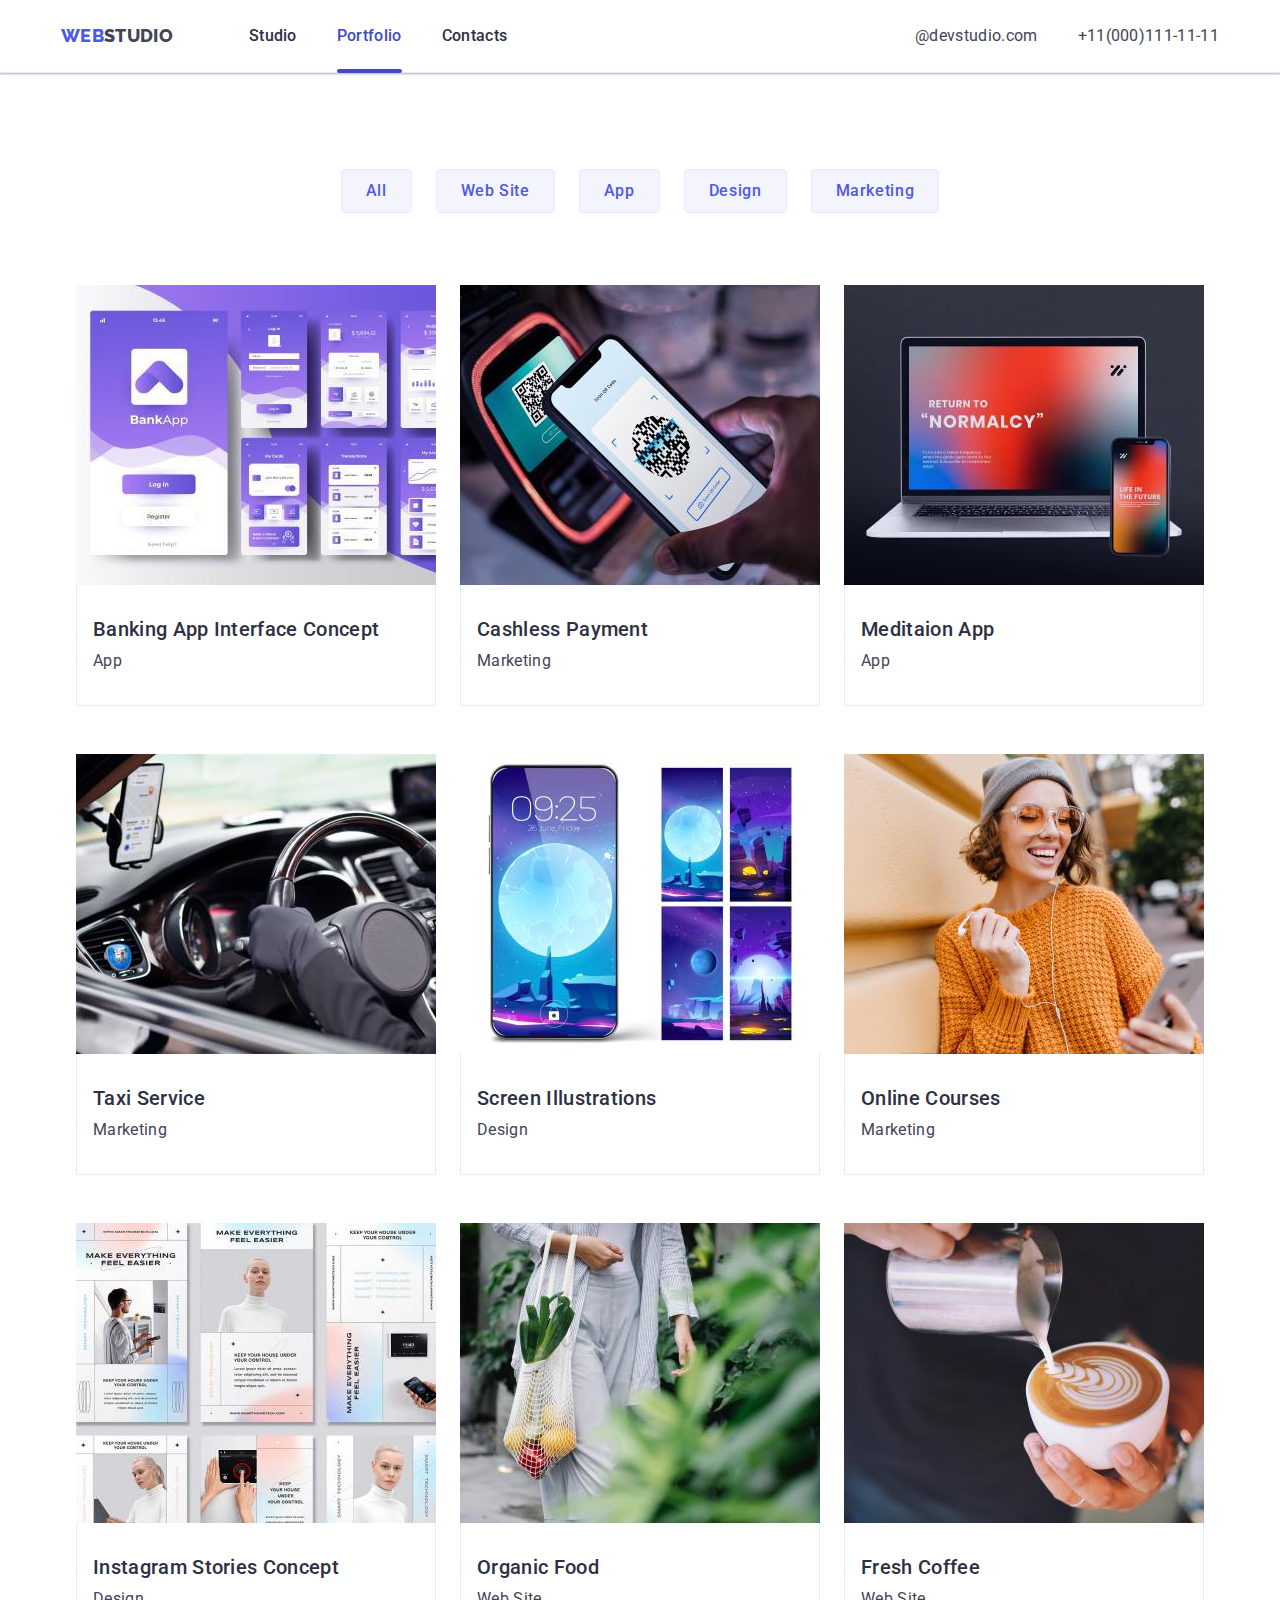
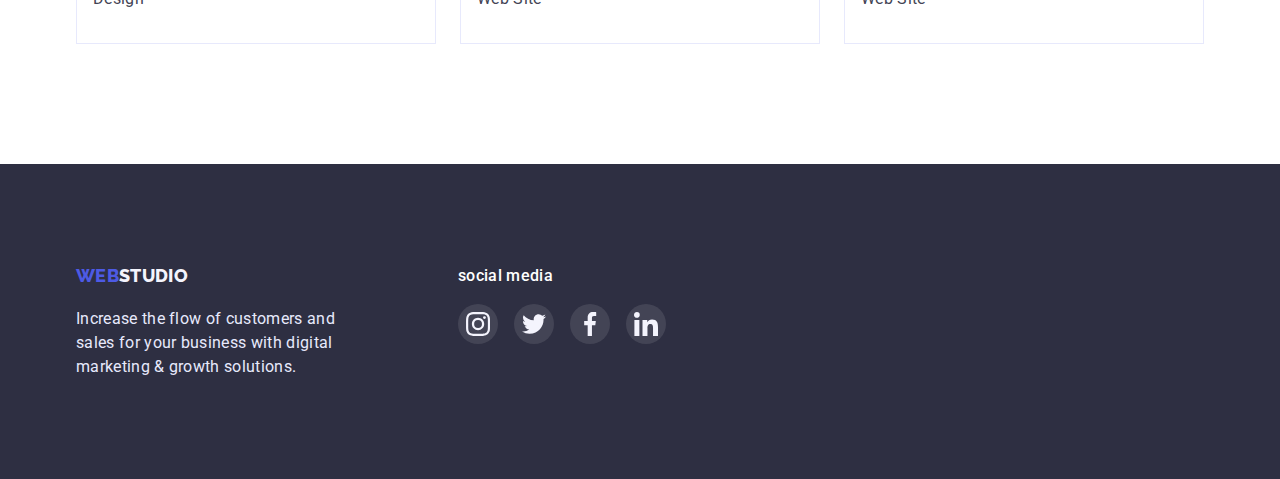
==== portfolio.html @ 03b1467c "load main" ====
<!DOCTYPE html>
<html lang="en">
  <head>
    <meta charset="UTF-8" />
    <meta http-equiv="X-UA-Compatible" content="IE=edge" />
    <meta name="viewport" content="width=device-width, initial-scale=1.0" />
    <link rel="preconnect" href="https://fonts.googleapis.com" />
    <link rel="preconnect" href="https://fonts.gstatic.com" crossorigin />
    <link
      href="https://fonts.googleapis.com/css2?family=Raleway:wght@800&family=Roboto:wght@100;300;400;500;700;900&display=swap"
      rel="stylesheet"
    />
    <link rel="stylesheet" href="./styles/modern-normalize.css" />
    <link href="./styles/styles.css" rel="stylesheet" />
    <title>Portfolio</title>
  </head>
  <body>
    <header class="head-nav">
      <div class="header-container">
        <nav class="navigation">
          <a href="./index.html" class="head-logo"
            >WEB<span class="logo-color-black">STUDIO</span></a
          >

          <ul class="list-nav">
            <li class="list-item">
              <a href="./index.html" class="nav-list-hyper-link">Studio</a>
            </li>
            <li class="list-item">
              <a href="./portfolio.html" class="nav-list-hyper-link active"
                >Portfolio</a
              >
            </li>
            <li class="list-item">
              <a href="" class="nav-list-hyper-link">Contacts</a>
            </li>
          </ul>
        </nav>
        <address class="address-list">
          <ul class="list-contact">
            <li class="list-item">
              <a href="mailto:@devstudio.com" class="contacts">
                @devstudio.com</a
              >
            </li>
            <li class="list-item">
              <a href="tel:+11(000)111-11-11" class="contacts">
                +11(000)111-11-11</a
              >
            </li>
          </ul>
        </address>
      </div>
    </header>
    <main>
      <section class="portfolio">
        <div class="conteiner">
          <ul class="list-button">
            <li class="button-apps-btn">
              <button type="button" class="portfolio-button">All</button>
            </li>
            <li class="button-apps-btn">
              <button type="button" class="portfolio-button">Web Site</button>
            </li>
            <li class="button-apps-btn">
              <button type="button" class="portfolio-button">App</button>
            </li>
            <li class="button-apps-btn">
              <button type="button" class="portfolio-button">Design</button>
            </li>
            <li class="button-apps-btn">
              <button type="button" class="portfolio-button">Marketing</button>
            </li>
          </ul>
          <h1 class="hidden">Portfolio</h1>
          <ul class="apps-list">
            <li class="apps-post">
              <a class="apps-link" href="">
                <div class="overlay">
                <img
                  src="./images/bankinginterface.jpg"
                  alt="Banking App Interface Concept"/>
                  <p class="overlay-text">14 Stylish and User-Friendly App Design Concepts · Task Manager App · Calorie Tracker App · Exotic Fruit Ecommerce App · Cloud Storage App</p>
                  </div>
                  <div class="apps-description">
                  <h3 class="portfolio-title">Banking App Interface Concept</h3>
                  <p class="portfolio-text">App</p>
                </div></a>
            </li>
            <li class="apps-post">
              <a class="apps-link" href="">
                <div class="overlay">
                <img src="./images/payment.jpg" alt="Cashless Payment" />
                <p class="overlay-text">14 Stylish and User-Friendly App Design Concepts · Task Manager App · Calorie Tracker App · Exotic Fruit Ecommerce App · Cloud Storage App</p>
              </div>
                <div class="apps-description">
                  <h3 class="portfolio-title">Cashless Payment</h3>
                  <p class="portfolio-text">Marketing</p>
                </div></a>
            </li>
            <li class="apps-post">
              <a class="apps-link" href="">
                <div class="overlay">
                <img src="./images/meditationapp.jpg" alt="meditationapp" />
                <p class="overlay-text">14 Stylish and User-Friendly App Design Concepts · Task Manager App · Calorie Tracker App · Exotic Fruit Ecommerce App · Cloud Storage App</p>
              </div>
                <div class="apps-description">
                  <h3 class="portfolio-title">Meditaion App</h3>
                  <p class="portfolio-text">App</p>
                </div></a>
            </li>
            <li class="apps-post">
              <a class="apps-link" href="">
                <div class="overlay">
                <img src="./images/taxiservice.jpg" alt="Taxi Service" />
                <p class="overlay-text">14 Stylish and User-Friendly App Design Concepts · Task Manager App · Calorie Tracker App · Exotic Fruit Ecommerce App · Cloud Storage App</p>
              </div>
                <div class="apps-description">
                  <h3 class="portfolio-title">Taxi Service</h3>
                  <p class="portfolio-text">Marketing</p>
                </div></a>
            </li>
            <li class="apps-post">
              <a class="apps-link" href="">
                <div class="overlay">
                <img
                  src="./images/screenilustrarion.jpg"
                  alt="Screen Illustrations"/>
                  <p class="overlay-text">14 Stylish and User-Friendly App Design Concepts · Task Manager App · Calorie Tracker App · Exotic Fruit Ecommerce App · Cloud Storage App</p>
                </div>
                <div class="apps-description">
                  <h3 class="portfolio-title">Screen Illustrations</h3>
                  <p class="portfolio-text">Design</p>
                </div></a>
            </li>
            <li class="apps-post">
              <a class="apps-link" href="">
                <div class="overlay">
                <img src="./images/onlinecourse.jpg" alt="Online Courses" />
                <p class="overlay-text">14 Stylish and User-Friendly App Design Concepts · Task Manager App · Calorie Tracker App · Exotic Fruit Ecommerce App · Cloud Storage App</p>
              </div>
                <div class="apps-description">
                  <h3 class="portfolio-title">Online Courses</h3>
                  <p class="portfolio-text">Marketing</p>
                </div></a>
            </li>
            <li class="apps-post">
              <a class="apps-link" href="">
                <div class="overlay">
                <img
                  src="./images/instastories.jpg"
                  alt="Instagram Stories Concept"/>
                  <p class="overlay-text">14 Stylish and User-Friendly App Design Concepts · Task Manager App · Calorie Tracker App · Exotic Fruit Ecommerce App · Cloud Storage App</p>
                </div>
                <div class="apps-description">
                  <h3 class="portfolio-title">Instagram Stories Concept</h3>
                  <p class="portfolio-text">Design</p>
                </div></a>
            </li>
            <li class="apps-post">

              <a class="apps-link" href="">
                <div class="overlay">
                <img src="./images/organicfood.jpg" alt="Organic Food"/>
                <p class="overlay-text">14 Stylish and User-Friendly App Design Concepts · Task Manager App · Calorie Tracker App · Exotic Fruit Ecommerce App · Cloud Storage App</p>
              </div>
                <div class="apps-description">
                  <h3 class="portfolio-title">Organic Food</h3>
                  <p class="portfolio-text">Web Site</p>
                </div></a>
            </li>
            <li class="apps-post">
              <a class="apps-link" href="">
                <div class="overlay">
                <img src="./images/freshcoffee.jpg" alt="Fresh Coffee" />
                <p class="overlay-text">14 Stylish and User-Friendly App Design Concepts · Task Manager App · Calorie Tracker App · Exotic Fruit Ecommerce App · Cloud Storage App</p>
              </div>
                <div class="apps-description">
                  <h3 class="portfolio-title">Fresh Coffee</h3>
                  <p class="portfolio-text">Web Site</p>
                </div></a>
            </li>
          </ul>
        </div>
      </section>
    </main>
    <footer class="footer">
      <div class="conteiner">
        <ul class="footer-list list">
          <li>
            <a href="./index.html" class="footer-logo"
              >Web<span class="footer-color-white">Studio</span></a
            >
            <p class="footer-text">
              Increase the flow of customers and sales for your business with
              digital marketing & growth solutions.
            </p>
          </li>
          <li>
            <p class="footer-media">social media</p>
            <ul class="footer-svg-list list">
              <li class="footer-svg-item">
                <a class="footer-svg-link" href=""
                  ><svg class="footer-svg" width="24" height="24">
                    <use
                      href="./images/symbol-defs.svg#icon-instagram-2"></use></svg></a>
              </li>

              <li class="footer-svg-item">
                <a href="" class="footer-svg-link"
                  ><svg class="footer-svg" width="24" height="24">
                    <use
                      href="./images/symbol-defs.svg#icon-twitter-1"></use></svg></a>
              </li>

              <li class="footer-svg-item">
                <a href="" class="footer-svg-link"
                  ><svg class="footer-svg" width="24" height="24">
                    <use
                      href="./images/symbol-defs.svg#icon-facebook-1"></use></svg></a>
              </li>

              <li class="footer-svg-item">
                <a href="" class="footer-svg-link"
                  ><svg class="footer-svg" width="24" height="24">
                    <use
                      href="./images/symbol-defs.svg#icon-linkedin-1"></use></svg></a>
              </li>
            </ul>
          </li>
        </ul>
      </div>
    </footer>
  </body>
</html>
---- styles/styles.css ----
:root {
    --maincolor:#2E2F42;
    --headercolor:#434455;
    --lightbackgroudcolor:#F4F4FD;
    --linkscolor:#4D5AE5;
    --background: #fff;
    --footertext: #E7E9FC;
    --hoverlink: #404BBF;
    --customers-bg:#8E8F99;
    --customers-svg:#AFB1B8;
    --footer-focus:#31D0AA;
    --footer-bg-link:#ffffff1A;
    --modal-bg: rgba(46, 47, 66, 0.4);
}

ul{
    padding: 0;
    margin: 0;
}

li{
    padding: 0;
    margin: 0;
}

p,a {
    padding: 0;
    margin: 0;
    text-decoration: none;
}

h1,h2,h3,h4,h5,h6 {
    margin: 0;
    padding: 0;
}
img {
    display: block;
    max-width: 100%;
}

button {
    border:none
}


body {
font-family: 'Roboto';
font-size: 16px;
line-height: 1.5;
color: var(--maincolor);
background-color: var(--background);
letter-spacing: 0.02em;
}

.conteiner{
    max-width: 1158px;
    margin: 0 auto;
    box-sizing: border-box; 
    padding: 0 15px 0 15px;
}

.header-container {
    max-width: 1158px;
    box-sizing: border-box;
    display: flex;
    margin: 0 auto;
    justify-content: space-between;
}

.section{
    margin: 0 auto;
    padding: 120px 0 120px 0;
}

.list {
    list-style: none;
    display: inline-flex;
}

.navigation {
    display: flex;
    text-align: center;
}

.head-nav {
    border-bottom: 1px solid var(--footertext);
    margin: auto;
    box-shadow: 0px 2px 1px rgba(46, 47, 66, 0.08), 0px 1px 1px rgba(46, 47, 66, 0.16), 0px 1px 6px rgba(46, 47, 66, 0.08);
}

.head-logo {
    font-family: 'Raleway';
    font-style: normal;
    font-weight: 800;
    font-size: 18px;
    line-height: 1.33;
    color: var(--linkscolor);
    text-decoration: none;
    text-transform: uppercase;
    padding-top: 24px;
    padding-bottom: 24px;
    margin-right: 76px;
}

.logo-color-black {
    color: var(--headercolor);
}

.nav-list-hyper-link {
    text-decoration: none;
    font-weight: 500;
    color: var(--maincolor);
    padding: 24px 0 24px 0;
    display: block;
    transition-property: color;
    transition-duration: 250ms;
    transition-timing-function: cubic-bezier(0.4, 0, 0.2, 1);

}

.list-nav{
    display:flex;
    list-style: none;
    display: flex;
    gap: 40px;
}

.active {
    color: var(--hoverlink);
    position: relative;
}

.active::after {
    position: absolute;
    display: block;
    content: "";
    background: var(--hoverlink);
    width: 100%;
    bottom: -1px;
    height: 4px;
    border-radius: 2px;
}

.nav-list-hyper-link:hover, .nav-list-hyper-link:focus {
    color: var(--hoverlink);

}
.address-list {
    text-align: right;
}

.list-contact{
    display:flex;
    list-style: none;
    gap:40px;
}

.contacts {
text-decoration: none;
color: var(--headercolor);
font-style: normal;
padding: 24px 0 24px 0;
display: block;
transition-property: color;
transition-duration: 250ms;
transition-timing-function: cubic-bezier(0.4, 0, 0.2, 1);
}

.contacts:hover, .contacts:focus {
    color: var(--hoverlink);

}

.hero{
    background-image: linear-gradient(rgba(46, 47, 66, 0.7), rgba(46, 47, 66, 0.7)), url(../images/background-hero.jpg);
    padding-top: 188px;
    padding-bottom: 188px;
    background-repeat: no-repeat;
    background-size: cover;
    background-position: center;
    width: 1440px;
    background-color: var(--maincolor);
}

.business-title {
    color: var(--background);
font-size: 56px;
line-height: 1.07;
margin: 0 auto 48px;
max-width: 496px;
text-align: center;
}

.order-button {
    background-color: var(--linkscolor);
    color: var(--background);
    cursor:pointer;
width: 169px;
height: 56px;
margin: 0 auto;
display: block;
border-radius: 4px;
letter-spacing: 0.04em;
line-height: 24px;
transition-property: background-color;
transition-duration: 250ms;
transition-timing-function: cubic-bezier(0.4, 0, 0.2, 1);
}

.order-button:hover, .order-button:focus {
    background-color: var(--hoverlink);
}

.hidden {
        position: absolute;
        width: 1px;
        height: 1px;
        margin: -1px;
        border: 0;
        padding: 0;
        white-space: nowrap;
        clip-path: inset(100%);
        clip: rect(0 0 0 0);
        overflow: hidden;
}

.futures {
    padding-bottom: 0;
}

.list-futures {
    list-style: none;
    display: inline-flex;
    justify-content: center;
}

.futures-svg {
}

.futures-bg {
    background-color: var(--lightbackgroudcolor);
    border-radius: 4px;
    padding: 24px 100px;
}

.futures-title{
    font-size: 20px;
    line-height: 1.2;
    font-weight: 500;
    gap:24px;   
    margin-bottom: 8px;
    margin-top: 8px;
}

.futures-text {
    color: var(--headercolor);
    display: flex;
    gap:24px;
    flex-wrap: wrap;
    justify-content: space-around;
}
.list-futures {
    display: flex;
    justify-content:space-between;;
    gap:24px;   
}

.futures-block {
    width: 264px;
}

.personal-section {
    background-color: var(--lightbackgroudcolor);
}

.section-title {
font-size: 36px;
line-height: 1.11;
text-transform: capitalize;
text-align: center;
margin-bottom: 72px;
}

.section-work {
    padding: 0 0 120px;
}

.section-team{
    background-color: var(--lightbackgroudcolor);
    padding-bottom: 120px;
}

.list-work{
    list-style: none;
    display: flex;
    gap:24px;
    flex-wrap: wrap;
    justify-content: space-between;
}

.list-photo {
    justify-content: center;
    display: flex;
    gap:24px;
    flex-wrap: wrap;
    width: 360px;

}

.list-personal {
    display: flex;
    gap:24px;
    flex-wrap: wrap;
    justify-content: space-between;
}

.personal {
    justify-content: center;
    background: #FFFFFF;
box-shadow: 0px 1px 6px rgba(46, 47, 66, 0.08);
border-radius: 0px 0px 4px 4px;

}

.team-description {
    padding: 32px 16px;
    box-shadow: 0px 1px 6px rgba(46, 47, 66, 0.08), 0px 1px 1px rgba(46, 47, 66, 0.16), 0px 2px 1px rgba(46, 47, 66, 0.08);
}

.team-title{
    font-size: 36px;
line-height: 1.11;
text-transform: capitalize;
text-align: center;
margin-bottom: 72px;
}

.team-name {
    font-size: 20px;
    line-height: 1.2;
    font-weight: 500;
    text-align: center;
    margin-bottom: 8px;
}

.team-position {
    color: var(--headercolor);
    text-align: center;
}

.team-svg-list {
    display: flex;
    gap:24px
}

.team-svg-item {
color: var(--linkscolor);
margin-top: 8px;
}
.team-svg {
    fill: var(--background);
}

.svg-link {
    display: flex;
    justify-content: center;
    align-items: center;
    width: 40px;
    height: 40px;
    border-radius: 50%;
    background-color: var(--linkscolor);
    transition-property: background-color;
transition-duration: 250ms;
transition-timing-function: cubic-bezier(0.4, 0, 0.2, 1);
}

.svg-link:hover, .svg-link:focus {
    background-color: var(--hoverlink);
}

.customers-list{
display: flex;
gap:24px;
}

.customers-item {
    display: block;
}

.customers-link {
    display: flex;
    border:1px solid var(--customers-bg);
border-radius: 4px;
outline: transparent;
transition-property: border;
transition-duration: 250ms;
transition-timing-function: cubic-bezier(0.4, 0, 0.2, 1);

}

.customers-svg {
    margin: 16px 32px;
    fill: var(--customers-svg);
    transition-property: fill;
    transition-duration: 250ms;
    transition-timing-function: cubic-bezier(0.4, 0, 0.2, 1);
    
}

.customers-link:hover .customers-svg,
.customers-link:focus .customers-svg {
    fill: var(--hoverlink);


}

.customers-link:focus, .customers-link:hover {
    border-color:var(--hoverlink);
    outline: transparent;
}

.footer {
    background-color: var(--maincolor);
    height: auto;
    padding: 100px 0 100px 0;

}
.footer-list{
    display: flex;
    gap:120px
}

.footer-media {
    color: var(--background);
    font-weight: 500;
    margin-bottom: 16px;
}

.footer-logo {font-family: 'Raleway';
    font-style: normal;
    font-weight: 800;
    font-size: 18px;
    line-height: 1.33;
    color: var(--linkscolor);
    text-decoration: none;
    text-transform: uppercase; 
}

.footer-color-white{
    color:var(--lightbackgroudcolor)

}

.footer-text {
    color: var(--footertext);
    max-width: 262px;
    margin-top: 18px;
}
.footer-svg-list{
    display: flex;
    gap:16px

}

.footer-svg-item{
}

.footer-svg-link{
    display: flex;
    justify-content: center;
    align-items: center;
    width: 40px;
    height: 40px;
    border-radius: 50%;
    background-color: var(--footer-bg-link);
    transition-property: background-color;
transition-duration: 250ms;
transition-timing-function: cubic-bezier(0.4, 0, 0.2, 1);
}
.footer-svg{
    fill:var(--lightbackgroudcolor)
}

.footer-svg-link:hover,
.footer-svg-link:focus{
background-color: var(--footer-focus);

}

/*Portfolio*/

.portfolio {
    padding-top: 96px;
}

.list-button {
    list-style: none;
    display: flex;
    justify-content: center;
    margin-bottom: 72px;
    gap: 24px;
}
.portfolio-button {
    background: var(--lightbackgroudcolor);
    border: none;
    letter-spacing: 0.04em;
    cursor: pointer;
    display: flex;
flex-direction: row;
justify-content: center;
align-items: center;
padding: 12px 24px;
background: var(--lightbackgroudcolor);
border: 1px solid var(--footertext);
border-radius: 4px;
color: var(--linkscolor);
font-weight: 500;
transition-property: color, background-color, box-shadow, border;
transition-duration: 250ms;
transition-timing-function: cubic-bezier(0.4, 0, 0.2, 1);
}

.portfolio-button:hover, .portfolio-button:focus {
    background-color: var(--linkscolor);
    color: var(--background);
    box-shadow: 0px 3px 1px rgba(0, 0, 0, 0.1), 0px 2px 1px rgba(0, 0, 0, 0.08), 0px 2px 2px rgba(0, 0, 0, 0.12);
    border-color: var(--linkscolor);
}

.apps-post {
    width: 360px;
}

.portfolio-title {
    font-size: 20px;
line-height: 1.2;
color: var(--maincolor);
font-weight: 500;
}

.portfolio-text {
    color: var(--headercolor);
    margin-top: 8px;
}

.apps-list {
    list-style: none;
    display: inline-flex;
    flex-wrap: wrap;
    margin: 0 auto;
    justify-content: space-between;
    gap:48px 24px;
    

}

.apps-post:last-of-type {
    margin-bottom: 120px;
}



.apps-description {
    border-bottom: 1px solid var(--footertext);
    border-left: 1px solid var(--footertext);
    border-right: 1px solid var(--footertext);
    padding-left: 16px;
    padding-bottom:32px ;
    padding-top: 32px;
    transition-property: box-shadow, color;
transition-duration: 250ms;
transition-timing-function: cubic-bezier(0.4, 0, 0.2, 1);
}

.apps-link:hover .apps-description,
.apps-link:focus .apps-description{
    box-shadow: 0px 1px 6px rgba(46, 47, 66, 0.08), 0px 1px 1px rgba(46, 47, 66, 0.16), 0px 2px 1px rgba(46, 47, 66, 0.08);
    border-color: transparent;

}

.apps-link:hover, .apps-link:focus {
    outline: transparent;
}

.overlay {
    position: relative;
    overflow: hidden;
}

.overlay-text {
    width: 100%;
    height: 100%;
    background-color: var(--linkscolor);
    color:var(--lightbackgroudcolor);
    top: 0;
    left: 0;
    position: absolute;
    transform: translateY(100%);
    transition-duration: 250ms;
    transition-timing-function: cubic-bezier(0.4, 0, 0.2, 1);
    transition-property: translateY(0);
    padding: 40px 32px;
}

.apps-link:focus .overlay-text,
.apps-link:hover .overlay-text {
    transform: translateY(0);

}



.backdrop {
    position: fixed;
    top: 0;
    left: 0;
    background-color: var(--modal-bg);
    width: 100%;
    height: 100%;
    transition: opacity 250ms linear, visibility 250ms linear;

}

.backdrop.is-hidden {
    opacity: 0;
    visibility: hidden;
    pointer-events: none;
}

.modal {
    position: absolute;
    top: 50%;
    left: 50%;
    transform: translate(-50%, -50%);
    width: 408px;
    height: 584px;
    background-color: var(--background);
    border-radius: 4px;
    box-shadow: 0px 1px 1px rgba(0, 0, 0, 0.14), 0px 1px 3px rgba(0, 0, 0, 0.12), 0px 2px 1px rgba(0, 0, 0, 0.2);
}
.modal-button {
    position:absolute;
    right: 24px;
    top: 24px;
    width: 24px;
    height: 24px;
    background-color: var(--footertext);
    fill: var(--maincolor) ;
    border-radius: 50%;
    align-items: center;
    justify-content: center;
    display: flex;
    transition-property: background-color;
    transition-duration: 250ms;
    transition-timing-function: cubic-bezier(0.4, 0, 0.2, 1);
}

.modal-button:focus, .modal-button:hover {
    background-color: var(--hoverlink);
    cursor: pointer;
}
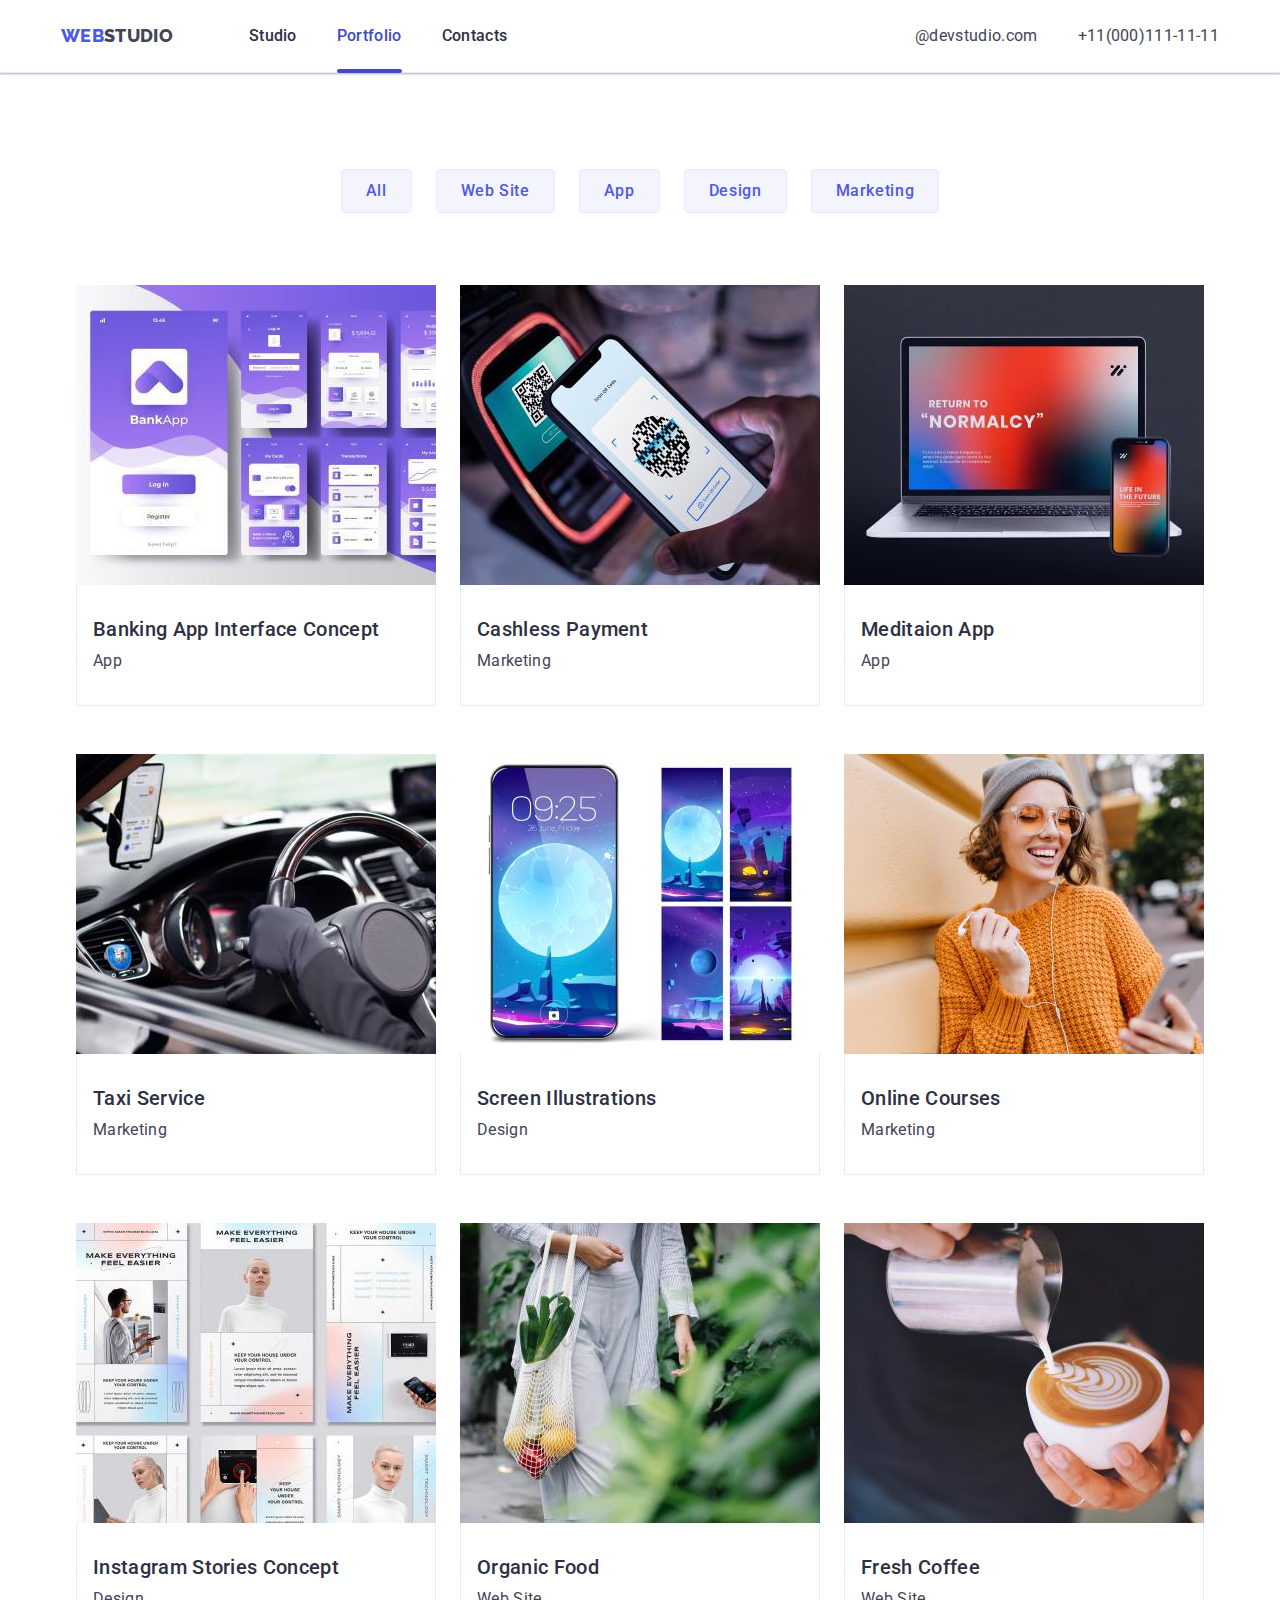
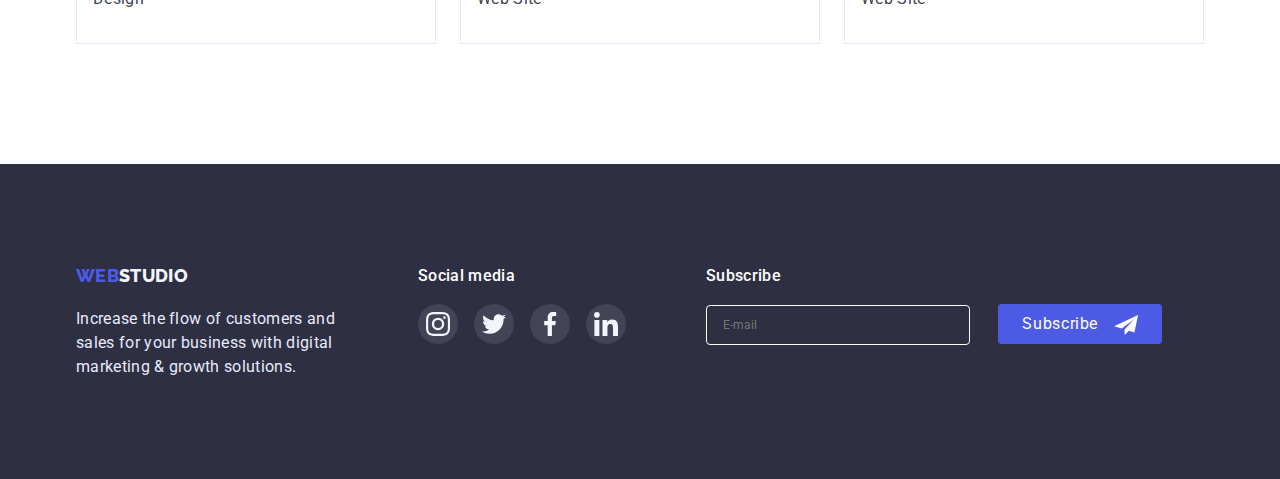
==== commit 20ce2d91: "update" ====
--- a/portfolio.html
+++ b/portfolio.html
@@ -187,7 +187,7 @@
     <footer class="footer">
       <div class="conteiner">
         <ul class="footer-list list">
-          <li>
+          <li class="footer-list-item">
             <a href="./index.html" class="footer-logo"
               >Web<span class="footer-color-white">Studio</span></a
             >
@@ -196,8 +196,8 @@
               digital marketing & growth solutions.
             </p>
           </li>
-          <li>
-            <p class="footer-media">social media</p>
+          <li class="footer-list-item">
+            <p class="footer-media">Social media</p>
             <ul class="footer-svg-list list">
               <li class="footer-svg-item">
                 <a class="footer-svg-link" href=""
@@ -210,14 +210,16 @@
                 <a href="" class="footer-svg-link"
                   ><svg class="footer-svg" width="24" height="24">
                     <use
-                      href="./images/symbol-defs.svg#icon-twitter-1"></use></svg></a>
+                      href="./images/symbol-defs.svg#icon-twitter-1"
+                    ></use></svg></a>
               </li>
 
               <li class="footer-svg-item">
                 <a href="" class="footer-svg-link"
                   ><svg class="footer-svg" width="24" height="24">
                     <use
-                      href="./images/symbol-defs.svg#icon-facebook-1"></use></svg></a>
+                      href="./images/symbol-defs.svg#icon-facebook-1"
+                    ></use></svg></a>
               </li>
 
               <li class="footer-svg-item">
@@ -227,6 +229,12 @@
                       href="./images/symbol-defs.svg#icon-linkedin-1"></use></svg></a>
               </li>
             </ul>
+            <li class="footer-list-item">
+              <form class="form-sub" action=""></form>
+              <p class="footer-sub">Subscribe</p>
+              <input class="sub-mail" type="email" placeholder="E-mail">
+              <button class="sub-button" type="button">Subscribe<svg class="svg-sub" width="24" height="20"><use href="./images/symbol-defs.svg#icon-sub"></use></svg></button></form>
+            </li>
           </li>
         </ul>
       </div>
--- a/styles/styles.css
+++ b/styles/styles.css
@@ -430,6 +430,57 @@
     gap:120px
 }
 
+
+
+.footer-list:last-child {
+    gap:80px
+}
+
+.footer-sub {
+    color: var(--background);
+    font-weight: 500;
+    margin-bottom: 16px;
+}
+
+.sub-mail {
+    padding: 7px 0 7px 16px;
+    width: 264px;
+    border: var(--background);
+    background-color: var(--maincolor) ;
+    border: 1px solid var(--background);
+    border-radius: 4px;
+    color:var(--background);
+    opacity: 1;
+    font-size: 12px;
+    line-height: 24px;
+    
+}
+
+.form-sub {
+    display: flex;
+    justify-content: center;
+    align-items: center;
+}
+
+.sub-button {
+    margin-left: 24px;
+    background-color: var(--linkscolor);
+    color: var(--background);
+    border-radius: 4px;
+    padding: 8px 0 8px 24px;
+    letter-spacing: 0.04em;
+    line-height: 24px;
+    font-size: 16px;
+    align-items: center;
+}
+
+.svg-sub {
+    fill:var(--background);
+    margin-left: 16px;
+    margin-right: 24px;
+    vertical-align: middle;
+}
+
 .footer-media {
     color: var(--background);
     font-weight: 500;
@@ -638,6 +689,7 @@
     background-color: var(--background);
     border-radius: 4px;
     box-shadow: 0px 1px 1px rgba(0, 0, 0, 0.14), 0px 1px 3px rgba(0, 0, 0, 0.12), 0px 2px 1px rgba(0, 0, 0, 0.2);
+    padding: 24px;
 }
 .modal-button {
     position:absolute;
@@ -659,4 +711,68 @@
 .modal-button:focus, .modal-button:hover {
     background-color: var(--hoverlink);
     cursor: pointer;
+}
+
+.modal-item {
+    display: flex;
+    flex-direction: column;
+    margin-bottom: 10px;
+    position: relative;
+}
+
+.modal-label {
+    margin-bottom: 4px
+}
+
+.modal-input {
+    border: 1px solid var(--maincolor);
+    padding-left: 38px;
+}
+
+.modal-svg {
+    position: absolute;
+    top:50%;
+    transform: translateY(-50%);
+    left: 16px;
+}
+
+.modal-input {
+    height: 40px;
+}
+
+.modal-comment {
+    padding-left: 16px;
+    padding-top: 8px;
+}
+
+.modal-checkbox {
+    outline: 2px solid transparent;
+}
+
+.modal-custom-checkbox {
+    width:16px;
+    height: 16px;
+    color: transparent;
+    justify-content: center;
+    text-align: center;
+    cursor: pointer;
+    border: 1px solid var(--maincolor);
+    border-radius: 2px;
+
+}
+
+.modal-checkbox:focus:not(:access) + .modal-custom-checkbox {
+    opacity: 1;
+}
+
+.modal-checkbox:access + .modal-custom-checkbox > .access {
+    opacity: 1;
+}
+
+.default {
+    fill-opacity: 0;
+}
+
+.modal-checkbox:access + .modal-custom-checkbox > .default {
+    opacity: 0;
 }